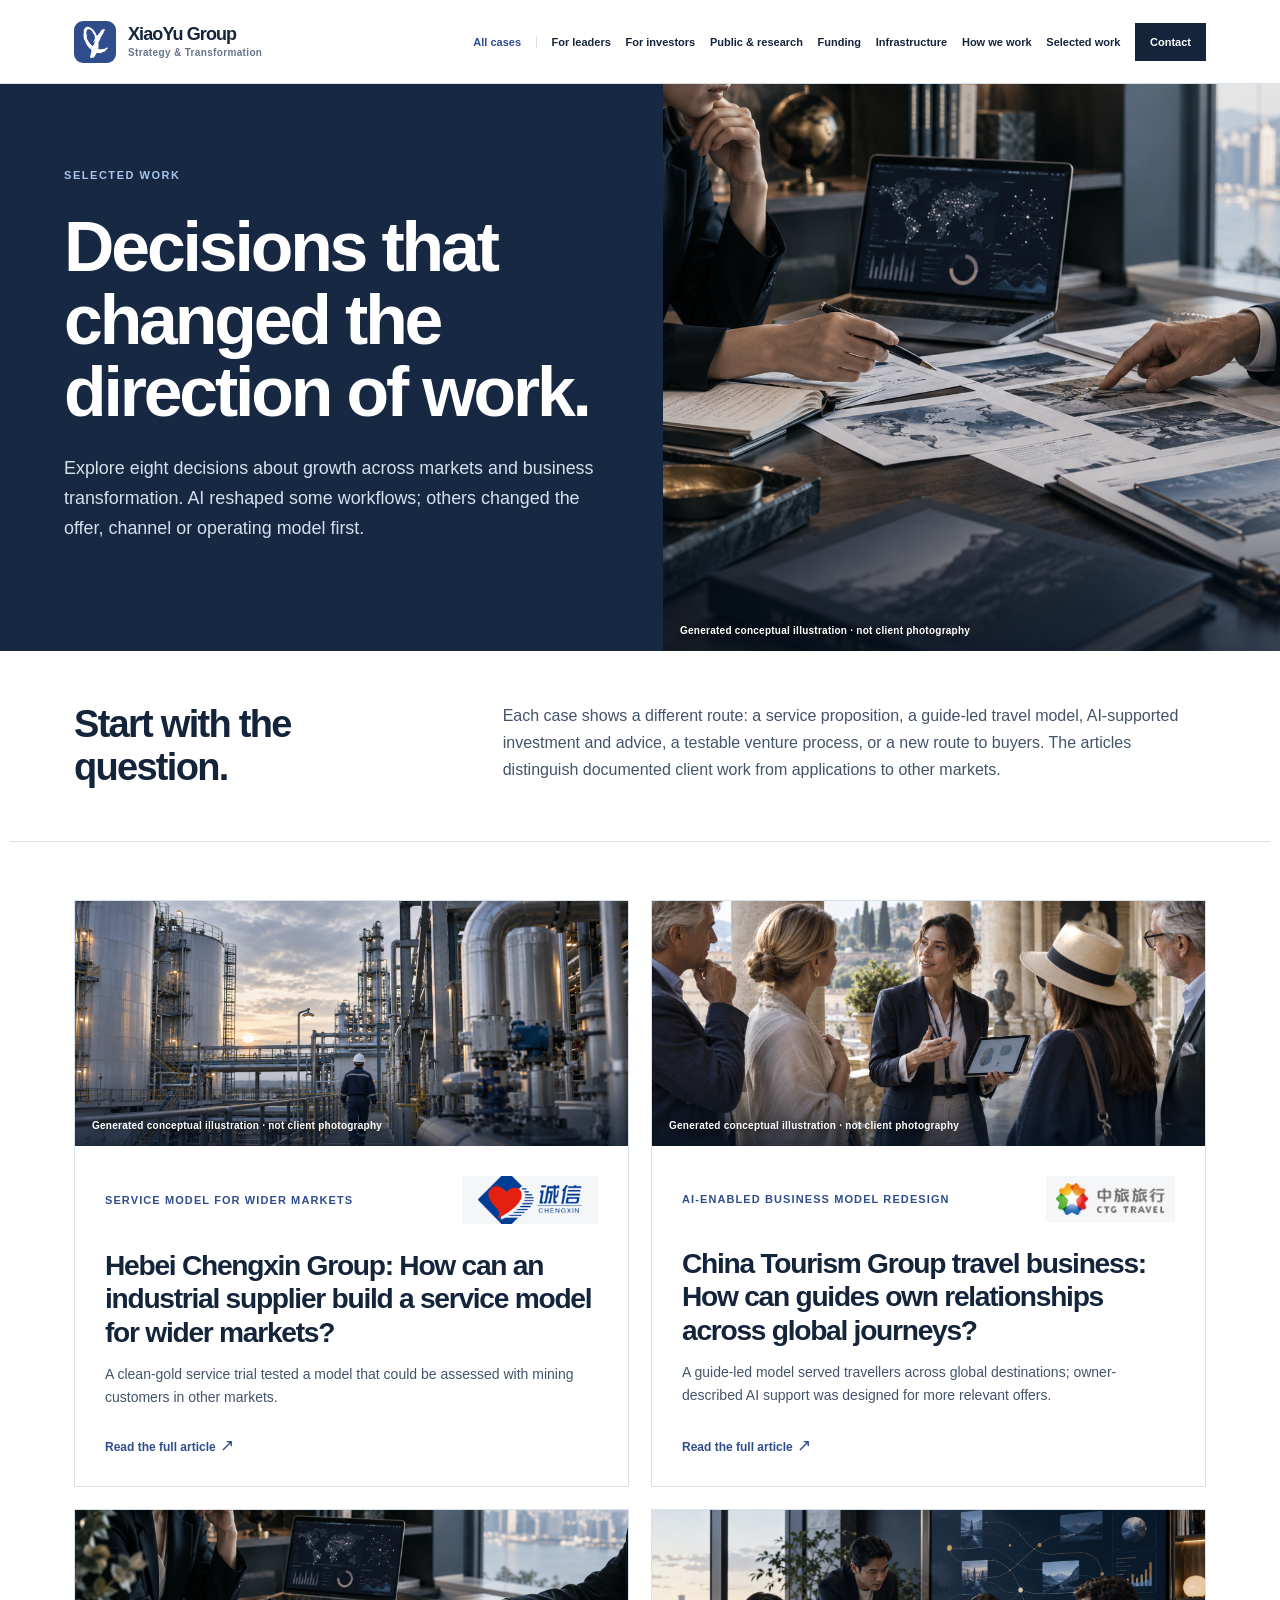
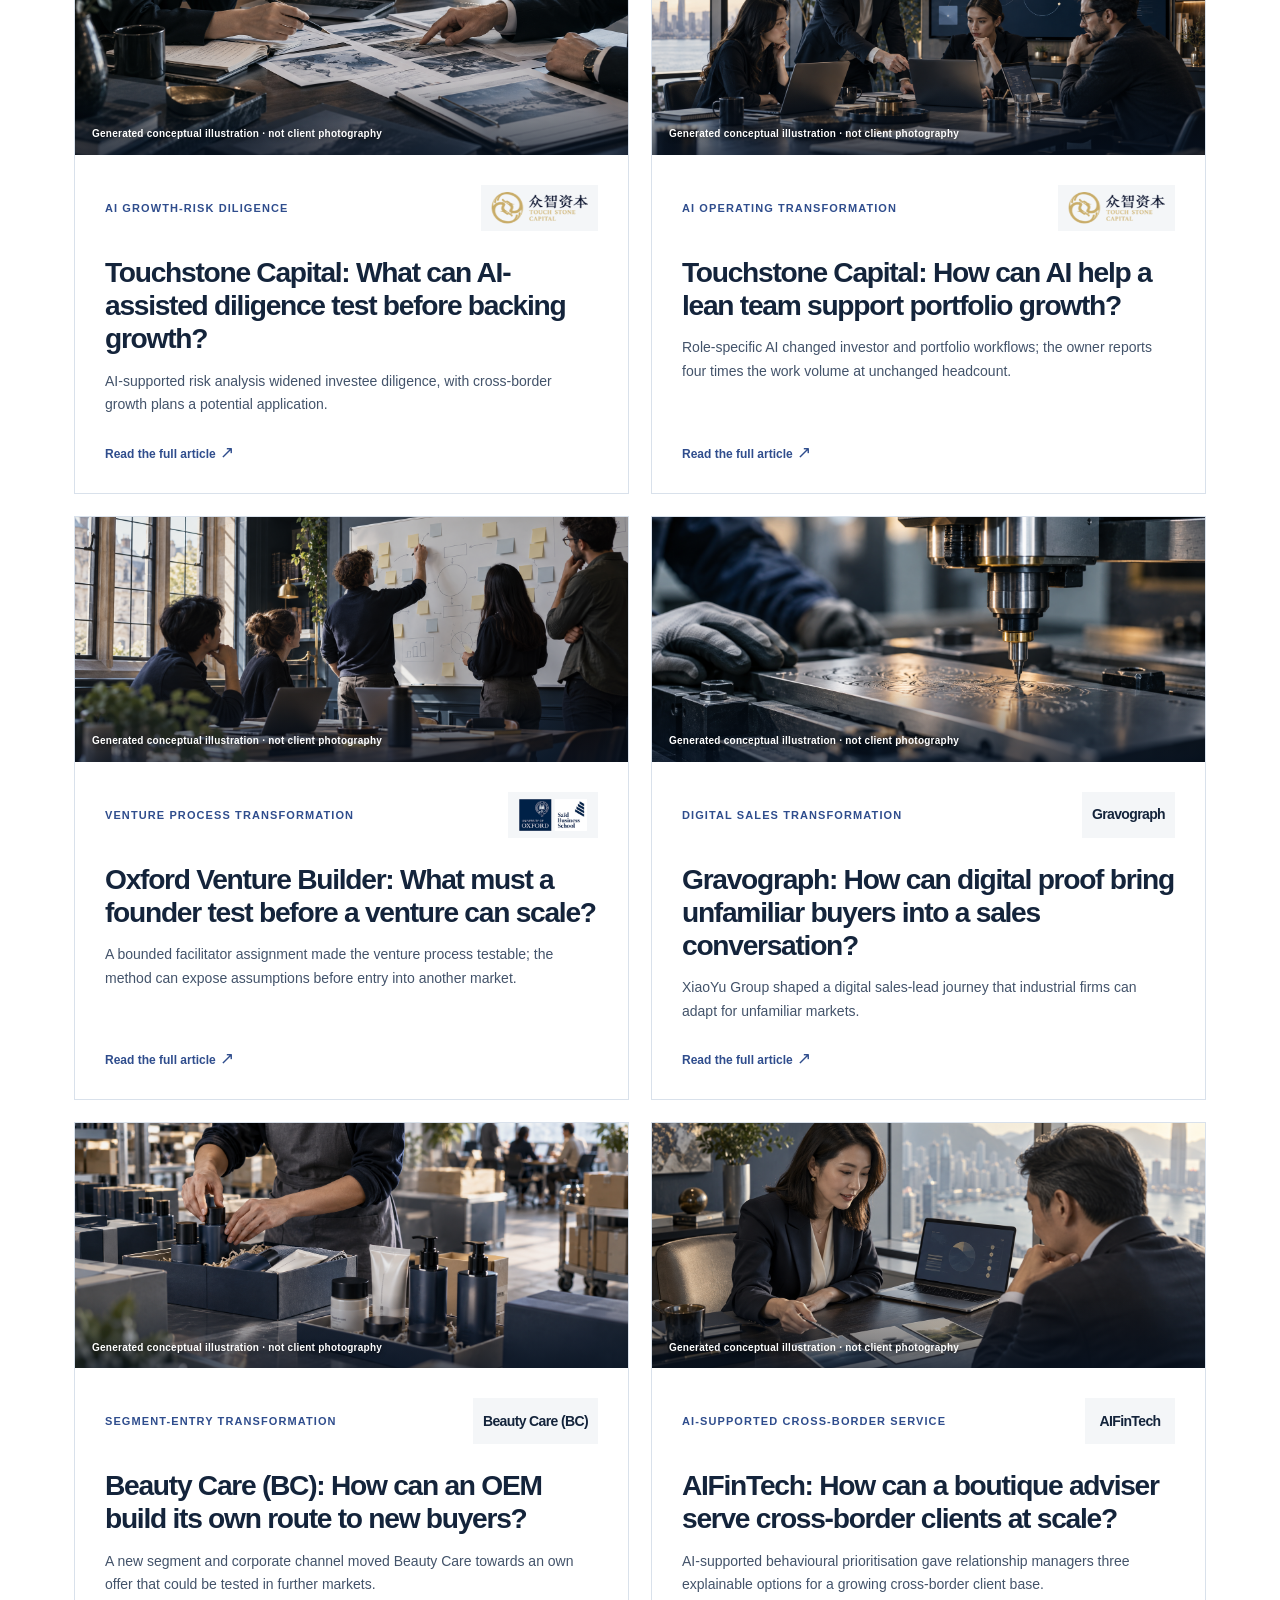
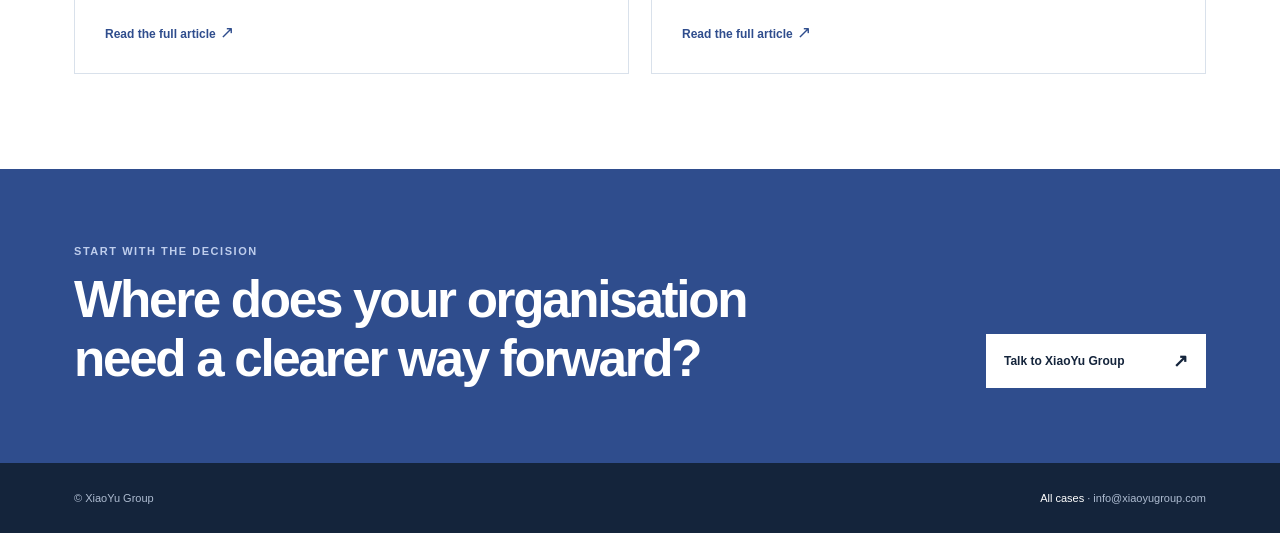
==== cases/index.html @ b70a44d0 "Publish approved Xiaoyu case library to staging" ====
<!doctype html>
<html lang="en"><head><meta charset="utf-8"><meta name="viewport" content="width=device-width, initial-scale=1"><meta name="robots" content="noindex, nofollow"><meta name="theme-color" content="#14223b"><meta name="description" content="Selected XiaoYu Group strategy, AI and venture development cases"><title>Case studies · XiaoYu Group</title><style>:root{--ink:#14223b;--blue:#2f4d8d;--blue2:#243d70;--paper:#fff;--fog:#f3f6fa;--mist:#e9eff7;--line:#d7deea;--body:#43536a;--muted:#65748a;--accent:#91acd7;--max:1260px;--pad:clamp(22px,5vw,72px)}
*{box-sizing:border-box}html{scroll-behavior:smooth}body{margin:0;background:var(--paper);color:var(--ink);font-family:'Aptos','Avenir Next','Segoe UI',sans-serif;-webkit-font-smoothing:antialiased}h1,h2,h3,p,ul{margin-top:0}h1,h2,h3{font-family:'Aptos Display','Avenir Next','Segoe UI',sans-serif;letter-spacing:-.045em}p{line-height:1.68;color:var(--body)}a{color:inherit;text-decoration:none}a:focus-visible{outline:3px solid #7092d7;outline-offset:4px}.shell{max-width:var(--max);margin:auto;padding-inline:var(--pad)}.skip{position:absolute;top:-100px;left:12px;z-index:100;padding:12px 16px;background:#fff;color:var(--ink)}.skip:focus{top:12px}
.site-head{position:sticky;top:0;z-index:40;border-bottom:1px solid var(--line);background:rgba(255,255,255,.96);backdrop-filter:blur(16px)}.head-row{min-height:77px;display:flex;align-items:center;justify-content:space-between;gap:25px}.brand{display:flex;align-items:center;gap:12px;min-width:0}.brand-mark{display:grid;place-items:center;width:42px;height:42px;flex:none;border-radius:9px;background:var(--blue);color:#fff;font-family:'Aptos Display',sans-serif;font-size:17px;font-weight:800;letter-spacing:-.11em;padding-right:2px}.brand-text{display:block;font-family:'Aptos Display',sans-serif;font-size:18px;font-weight:800;line-height:1.1;letter-spacing:-.05em}.brand-sub{display:block;margin-top:3px;color:var(--muted);font-size:10px;font-weight:700;letter-spacing:.035em}.head-nav{display:flex;align-items:center;gap:25px;color:var(--ink);font-size:12px;font-weight:700}.head-nav a:hover{color:var(--blue)}.head-nav .contact-link{padding:12px 15px;background:var(--ink);color:#fff}.head-nav .contact-link:hover{background:var(--blue);color:#fff}.eyebrow{font-size:11px!important;line-height:1.4!important;text-transform:uppercase;letter-spacing:.14em;font-weight:800!important;color:var(--blue)!important}
.page-hero{background:var(--fog);overflow:hidden}.hero-grid{display:grid;grid-template-columns:minmax(0,1.18fr) minmax(360px,.82fr);min-height:550px}.hero-copy{padding:72px 8% 60px 0;align-self:center}.crumb{display:inline-flex;align-items:center;gap:8px;margin-bottom:65px;color:var(--muted);font-size:12px;font-weight:700}.crumb:hover{color:var(--blue)}.crumb:before{content:'←';font-size:18px;line-height:1}.hero-copy h1{max-width:800px;margin:0 0 25px;font-size:clamp(47px,5.5vw,81px);line-height:1.05;font-weight:700}.hero-copy h1 em{font-style:normal;color:var(--blue)}.hero-lede{max-width:690px;margin:0;color:var(--body);font-size:clamp(17px,1.5vw,21px);line-height:1.58}.case-line{display:flex;align-items:center;gap:15px;flex-wrap:wrap;margin-top:38px;padding-top:21px;border-top:1px solid var(--line);color:var(--body);font-size:12px;font-weight:700}.case-line span+span:before{content:'·';margin-right:15px;color:var(--accent)}.hero-visual{position:relative;display:flex;align-items:center;justify-content:center;min-height:530px;margin-right:calc(-1 * max(var(--pad), (100vw - var(--max)) / 2 + var(--pad)));padding:50px clamp(35px,4vw,70px);background:var(--ink);color:#fff;overflow:hidden;isolation:isolate}.hero-visual:before{content:'';position:absolute;width:620px;height:620px;right:-230px;top:-260px;border-radius:50%;border:1px solid #566b91;box-shadow:0 0 0 74px rgba(225,234,249,.025),0 0 0 148px rgba(225,234,249,.025)}.visual-board{position:relative;z-index:1;width:min(100%,470px);padding:33px;background:#fff;color:var(--ink);box-shadow:17px 20px 0 rgba(65,98,159,.4)}.visual-board .micro{display:block;margin-bottom:30px;color:var(--blue);font-size:10px;font-weight:800;text-transform:uppercase;letter-spacing:.13em}.visual-board strong{display:block;margin-bottom:25px;font-family:'Aptos Display',sans-serif;font-size:clamp(24px,2.3vw,35px);line-height:1.17;letter-spacing:-.05em}.signal{display:grid;grid-template-columns:1fr 24px 1fr;align-items:center;gap:11px;border-top:1px solid var(--line);padding-top:23px}.signal span{padding:16px 13px;background:var(--fog);font-size:12px;font-weight:700;line-height:1.35}.signal i{font-style:normal;color:var(--blue);text-align:center;font-size:20px}.visual-note{margin-top:22px;color:var(--muted);font-size:11px;line-height:1.5}
.body-grid{display:grid;grid-template-columns:minmax(0,1.38fr) minmax(260px,.62fr);gap:clamp(50px,8vw,130px);padding-top:86px;padding-bottom:90px}.story section{margin-bottom:58px}.story h2{margin-bottom:17px;font-size:clamp(29px,3vw,40px);line-height:1.15}.story p{max-width:700px;font-size:16px}.story p:last-child{margin-bottom:0}.story-callout{padding:28px 32px;margin-bottom:58px;background:var(--mist);border-left:5px solid var(--blue)}.story-callout p{margin:0;color:var(--ink);font-family:'Aptos Display',sans-serif;font-size:clamp(18px,2vw,25px);font-weight:700;letter-spacing:-.035em;line-height:1.4}.side{align-self:start;position:sticky;top:116px}.client-card{padding:30px;background:var(--ink);color:#fff}.client-card .eyebrow{color:#a9c1ea!important}.client-logo{display:flex;align-items:center;justify-content:center;min-height:115px;margin:25px 0;padding:15px;background:#fff}.client-logo img{display:block;max-width:100%;max-height:70px;object-fit:contain}.client-wordmark{color:var(--ink);font-family:'Aptos Display',sans-serif;font-size:clamp(22px,2.2vw,31px);font-weight:800;letter-spacing:-.045em;text-align:center}.client-card dl{margin:0;border-top:1px solid #5e6f8d}.client-card div.data{padding:15px 0;border-bottom:1px solid #5e6f8d}.client-card dt{margin-bottom:5px;color:#adc3e8;font-size:10px;text-transform:uppercase;letter-spacing:.13em;font-weight:800}.client-card dd{margin:0;font-size:13px;line-height:1.5}.client-card .logo-note{margin:14px 0 0;color:#b7c8e5;font-size:10px}.related{padding:72px 0 84px;background:var(--fog)}.section-title{display:flex;justify-content:space-between;align-items:end;gap:25px;margin-bottom:30px}.section-title h2{margin:0;font-size:clamp(30px,3vw,43px)}.section-title a{font-size:12px;font-weight:800;color:var(--blue);border-bottom:1px solid currentColor;padding-bottom:4px}.related-grid,.cases-grid{display:grid;grid-template-columns:repeat(2,minmax(0,1fr));gap:18px}.related-card,.case-card{display:flex;flex-direction:column;min-height:260px;padding:30px;background:#fff;border:1px solid var(--line);transition:transform .2s,box-shadow .2s}.related-card:hover,.case-card:hover{transform:translateY(-3px);box-shadow:0 15px 35px rgba(20,34,59,.09)}.related-card small,.case-card small{color:var(--blue);font-size:11px;font-weight:800;letter-spacing:.1em;text-transform:uppercase}.related-card h3,.case-card h3{max-width:500px;margin:27px 0 13px;font-size:clamp(22px,2vw,29px);line-height:1.18}.related-card p,.case-card p{margin-bottom:25px;font-size:13px}.related-card b,.case-card b{margin-top:auto;color:var(--blue);font-size:12px}.related-card b:after,.case-card b:after{content:' ↗';font-size:17px;font-weight:400}.cta{padding:75px 0;background:var(--blue);color:#fff}.cta .shell{display:flex;justify-content:space-between;align-items:end;gap:35px}.cta h2{max-width:750px;margin:0;font-size:clamp(31px,4vw,55px)}.cta a{display:inline-flex;align-items:center;justify-content:space-between;gap:35px;min-width:220px;padding:16px 18px;background:#fff;color:var(--ink);font-size:12px;font-weight:800}.cta a:after{content:'↗';font-size:18px}.footer{padding:29px 0;background:var(--ink);color:#aebcd1;font-size:11px}.footer .shell{display:flex;justify-content:space-between;gap:25px}.footer a{color:#fff}
.index-hero{padding:90px 0 80px;background:var(--fog);overflow:hidden}.index-hero .shell{position:relative}.index-hero .shell:after{content:'';position:absolute;width:430px;height:430px;right:0;top:-150px;border-radius:50%;border:1px solid #c5d3e8;box-shadow:0 0 0 60px rgba(47,77,141,.035),0 0 0 120px rgba(47,77,141,.025);pointer-events:none}.index-hero h1{position:relative;max-width:900px;margin:0 0 25px;font-size:clamp(54px,6.1vw,88px);line-height:1.04}.index-hero p{position:relative;max-width:650px;font-size:18px}.index-hero .eyebrow{margin-bottom:28px}.index-intro{display:grid;grid-template-columns:.35fr .65fr;gap:50px;padding-top:60px;padding-bottom:60px;border-bottom:1px solid var(--line)}.index-intro h2{margin:0;font-size:clamp(28px,3vw,42px)}.index-intro p{margin:0;font-size:16px}.index-cases{padding-top:65px;padding-bottom:95px}.case-card{min-height:300px;position:relative;overflow:hidden}.case-card:before{content:attr(data-initial);position:absolute;right:-10px;bottom:-52px;color:#edf2f9;font-family:'Aptos Display',sans-serif;font-size:190px;font-weight:800;letter-spacing:-.13em;line-height:1;pointer-events:none}.case-card>*{position:relative}.case-card .card-top{display:flex;align-items:center;justify-content:space-between;gap:20px}.mini-logo{display:flex;align-items:center;justify-content:center;min-width:90px;height:46px;padding:7px 10px;background:var(--fog);font-family:'Aptos Display',sans-serif;font-size:13px;font-weight:800;text-align:center;letter-spacing:-.05em}.mini-logo img{display:block;max-width:125px;max-height:32px;object-fit:contain}.case-card h3{font-size:clamp(25px,2.4vw,34px);margin-top:35px}.case-card p{max-width:470px;font-size:14px}
@media(max-width:1000px){.hero-grid{grid-template-columns:1fr}.hero-copy{padding:55px 0 65px}.crumb{margin-bottom:40px}.hero-visual{margin-left:calc(-1 * var(--pad));margin-right:calc(-1 * var(--pad));min-height:430px}.body-grid{grid-template-columns:1fr}.side{position:static;max-width:550px}.index-hero .shell:after{opacity:.35}}
@media(max-width:620px){.head-row{min-height:67px}.brand-mark{width:36px;height:36px;font-size:14px}.brand-text{font-size:16px}.brand-sub{font-size:9px}.head-nav{gap:12px}.head-nav a:not(.contact-link){display:none}.head-nav .contact-link{padding:10px;font-size:11px}.hero-copy h1{font-size:43px}.hero-copy{padding-top:35px}.hero-visual{min-height:390px;padding:30px}.visual-board{padding:24px;box-shadow:10px 12px 0 rgba(65,98,159,.4)}.body-grid{padding-top:62px;padding-bottom:60px;gap:15px}.story section{margin-bottom:45px}.story h2{font-size:29px}.story p{font-size:15px}.related-grid,.cases-grid{grid-template-columns:1fr}.section-title{align-items:start;flex-direction:column}.cta .shell{align-items:start;flex-direction:column}.footer .shell{flex-direction:column}.index-hero{padding:68px 0}.index-hero h1{font-size:52px}.index-intro{grid-template-columns:1fr;gap:15px}.index-cases{padding-top:45px}.case-card{min-height:260px}}
@media(prefers-reduced-motion:reduce){*{scroll-behavior:auto!important;transition:none!important}}
.brand-mark{display:block;padding:0;object-fit:cover}.mini-logo .client-wordmark{font-size:14px;line-height:1.1}
.story-source{margin-top:4px!important;padding-top:22px;border-top:1px solid var(--line);font-size:13px!important;font-weight:700}.story-source a{color:var(--blue);border-bottom:1px solid currentColor;padding-bottom:4px}.story-source a:hover{color:var(--ink)}
.body-grid>*{min-width:0}.client-card{min-width:0}.client-card[data-case="hbcx"] .client-logo{position:relative;display:block;width:100%;height:128px;min-width:0;overflow:hidden}.client-card[data-case="hbcx"] .client-logo img{position:absolute;left:50%;top:50%;width:600px;max-width:none;max-height:none;height:auto;transform:translate(-50%,-50%)}.case-card[data-case="hbcx"] .mini-logo{position:relative;display:block;width:136px;height:48px;min-width:0;overflow:hidden;padding:0}.case-card[data-case="hbcx"] .mini-logo img{position:absolute;left:50%;top:50%;width:255px;max-width:none;max-height:none;height:auto;transform:translate(-50%,-50%)}
@media(max-width:1000px){.body-grid{grid-template-columns:minmax(0,1fr)}}

/* Keep the main XiaoYu routes available throughout the case collection. */
.site-head{isolation:isolate}
.head-row{min-height:83px;gap:20px}
.head-nav{gap:clamp(10px,1.15vw,18px);font-size:11px}
.head-nav a{white-space:nowrap}
.head-nav .all-cases{padding-right:clamp(10px,1.15vw,18px);border-right:1px solid var(--line);color:var(--blue)}
.head-nav .contact-link{padding:13px 15px}
.menu-toggle{display:none;width:44px;height:44px;flex:none;align-items:center;justify-content:center;border:1px solid var(--line);background:#fff;color:var(--ink);cursor:pointer}
.menu-toggle span,.menu-toggle span::before,.menu-toggle span::after{display:block;position:relative;width:19px;height:2px;background:currentColor;transition:transform .2s,opacity .2s}
.menu-toggle span::before,.menu-toggle span::after{content:"";position:absolute;left:0}
.menu-toggle span::before{top:-6px}
.menu-toggle span::after{top:6px}
.menu-toggle[aria-expanded="true"] span{background:transparent}
.menu-toggle[aria-expanded="true"] span::before{top:0;transform:rotate(45deg)}
.menu-toggle[aria-expanded="true"] span::after{top:0;transform:rotate(-45deg)}
.mobile-nav{display:none}
@media(max-width:1170px){
  .head-nav{display:none}
  .head-row{min-height:70px}
  .menu-toggle{display:inline-flex}
  .mobile-nav{display:none;position:absolute;left:0;right:0;top:100%;max-height:calc(100vh - 70px);overflow-y:auto;background:#fff;border-top:1px solid var(--line);border-bottom:1px solid var(--line);box-shadow:0 18px 30px rgba(20,34,59,.12);padding:12px var(--pad) 24px}
  .mobile-nav.open{display:flex;flex-direction:column}
  .mobile-nav a{padding:14px 0;border-bottom:1px solid var(--line);font-size:16px;font-weight:700}
  .mobile-nav .all-cases{color:var(--blue)}
  .mobile-nav .contact-link{display:inline-flex;align-self:flex-start;margin-top:16px;padding:14px 18px;border:0;background:var(--ink);color:#fff;font-size:14px}
}
@media(max-width:620px){
  .head-row{min-height:70px}
  .mobile-nav a:not(.contact-link){display:block}
}
@media(prefers-reduced-motion:reduce){.menu-toggle span,.menu-toggle span::before,.menu-toggle span::after{transition:none}}
</style><link rel="stylesheet" href="visual.css"></head><body><a class="skip" href="#main">Skip to content</a>
<header class="site-head"><div class="shell head-row"><a class="brand" href="../index.html" aria-label="XiaoYu Group home"><img class="brand-mark" src="[data-uri]" width="42" height="42" alt=""><span><span class="brand-text">XiaoYu Group</span><span class="brand-sub">Strategy &amp; Transformation</span></span></a><nav class="head-nav" aria-label="Primary"><a class="all-cases" href="index.html">All cases</a><a href="../index.html#leaders">For leaders</a><a href="../index.html#investors">For investors</a><a href="../index.html#public">Public &amp; research</a><a href="../index.html#funding">Funding</a><a href="../index.html#infrastructure">Infrastructure</a><a href="../index.html#approach">How we work</a><a href="../index.html#selected-work">Selected work</a><a href="../index.html#contact" class="contact-link">Contact</a></nav><button class="menu-toggle" type="button" aria-label="Open menu" aria-controls="case-mobile-nav" aria-expanded="false"><span></span></button></div><nav class="mobile-nav" id="case-mobile-nav" aria-label="Mobile"><a class="all-cases" href="index.html">All cases</a><a href="../index.html#leaders">For leaders</a><a href="../index.html#investors">For investors</a><a href="../index.html#public">Public &amp; research</a><a href="../index.html#funding">Funding</a><a href="../index.html#infrastructure">Infrastructure</a><a href="../index.html#approach">How we work</a><a href="../index.html#selected-work">Selected work</a><a href="../index.html#contact" class="contact-link">Contact</a></nav></header><script>
(() => {
  const button = document.querySelector('.menu-toggle');
  const menu = document.querySelector('.mobile-nav');
  const close = () => { button.setAttribute('aria-expanded', 'false'); button.setAttribute('aria-label', 'Open menu'); menu.classList.remove('open'); };
  button.addEventListener('click', () => {
    const opening = button.getAttribute('aria-expanded') !== 'true';
    button.setAttribute('aria-expanded', String(opening));
    button.setAttribute('aria-label', opening ? 'Close menu' : 'Open menu');
    menu.classList.toggle('open', opening);
  });
  menu.querySelectorAll('a').forEach(link => link.addEventListener('click', close));
  document.addEventListener('keydown', event => { if (event.key === 'Escape' && button.getAttribute('aria-expanded') === 'true') { close(); button.focus(); } });
  document.addEventListener('click', event => { if (button.getAttribute('aria-expanded') === 'true' && !event.target.closest('.site-head')) close(); });
  window.addEventListener('resize', () => { if (window.innerWidth > 1170) close(); });
})();
</script><noscript><style>@media(max-width:1170px){.menu-toggle{display:none}.mobile-nav{display:flex;position:static;flex-direction:column;max-height:none;box-shadow:none}}</style></noscript>
<main id="main"><section class="index-hero"><div class="shell index-hero-grid"><div class="index-hero-copy"><p class="eyebrow">Selected work</p><h1>Decisions that changed the direction of work.</h1><p>Explore eight decisions about growth across markets and business transformation. AI reshaped some workflows; others changed the offer, channel or operating model first.</p></div><figure class="index-hero-image"><img src="../assets/illustrations/touchstone-diligence.png" alt="Conceptual illustration of investment analysts reviewing evidence" loading="eager" decoding="async"><figcaption>Generated conceptual illustration · not client photography</figcaption></figure></div></section><div class="shell index-intro"><h2>Start with the question.</h2><p>Each case shows a different route: a service proposition, a guide-led travel model, AI-supported investment and advice, a testable venture process, or a new route to buyers. The articles distinguish documented client work from applications to other markets.</p></div><section class="shell index-cases" aria-label="Case studies"><div class="cases-grid"><a class="case-card" data-case="hbcx" data-initial="H" href="hbcx.html"><figure class="card-image"><img src="../assets/illustrations/hbcx.png" alt="Conceptual illustration of an industrial processing facility" loading="lazy" decoding="async"><figcaption>Generated conceptual illustration · not client photography</figcaption></figure><div class="card-top"><small>Service model for wider markets</small><span class="mini-logo"><img src="[data-uri]" alt="Hebei Chengxin Group logo"></span></div><h3>Hebei Chengxin Group: How can an industrial supplier build a service model for wider markets?</h3><p>A clean-gold service trial tested a model that could be assessed with mining customers in other markets.</p><b>Read the full article</b></a><a class="case-card" data-case="cts" data-initial="C" href="cts.html"><figure class="card-image"><img src="../assets/illustrations/cts.png" alt="Conceptual illustration of a tour leader with a small group" loading="lazy" decoding="async"><figcaption>Generated conceptual illustration · not client photography</figcaption></figure><div class="card-top"><small>AI-enabled business model redesign</small><span class="mini-logo"><img src="[data-uri]" alt="CTG Travel brand mark"></span></div><h3>China Tourism Group travel business: How can guides own relationships across global journeys?</h3><p>A guide-led model served travellers across global destinations; owner-described AI support was designed for more relevant offers.</p><b>Read the full article</b></a><a class="case-card" data-case="touchstone-diligence" data-initial="T" href="touchstone-diligence.html"><figure class="card-image"><img src="../assets/illustrations/touchstone-diligence.png" alt="Conceptual illustration of investment analysts reviewing evidence" loading="lazy" decoding="async"><figcaption>Generated conceptual illustration · not client photography</figcaption></figure><div class="card-top"><small>AI growth-risk diligence</small><span class="mini-logo"><img src="[data-uri]" alt="Touchstone Capital logo from the 2025 project records"></span></div><h3>Touchstone Capital: What can AI-assisted diligence test before backing growth?</h3><p>AI-supported risk analysis widened investee diligence, with cross-border growth plans a potential application.</p><b>Read the full article</b></a><a class="case-card" data-case="touchstone-exoskeleton" data-initial="T" href="touchstone-exoskeleton.html"><figure class="card-image"><img src="../assets/illustrations/touchstone-exoskeleton.png" alt="Conceptual illustration of a small investment team at work" loading="lazy" decoding="async"><figcaption>Generated conceptual illustration · not client photography</figcaption></figure><div class="card-top"><small>AI operating transformation</small><span class="mini-logo"><img src="[data-uri]" alt="Touchstone Capital logo from the 2025 project records"></span></div><h3>Touchstone Capital: How can AI help a lean team support portfolio growth?</h3><p>Role-specific AI changed investor and portfolio workflows; the owner reports four times the work volume at unchanged headcount.</p><b>Read the full article</b></a><a class="case-card" data-case="oxford" data-initial="O" href="oxford.html"><figure class="card-image"><img src="../assets/illustrations/oxford.png" alt="Conceptual illustration of founders mapping venture decisions" loading="lazy" decoding="async"><figcaption>Generated conceptual illustration · not client photography</figcaption></figure><div class="card-top"><small>Venture process transformation</small><span class="mini-logo"><img src="[data-uri]" alt="University of Oxford Saïd Business School logo"></span></div><h3>Oxford Venture Builder: What must a founder test before a venture can scale?</h3><p>A bounded facilitator assignment made the venture process testable; the method can expose assumptions before entry into another market.</p><b>Read the full article</b></a><a class="case-card" data-case="gravograph" data-initial="G" href="gravograph.html"><figure class="card-image"><img src="../assets/illustrations/gravograph.png" alt="Conceptual illustration of a precision engraving process" loading="lazy" decoding="async"><figcaption>Generated conceptual illustration · not client photography</figcaption></figure><div class="card-top"><small>Digital sales transformation</small><span class="mini-logo"><span class="client-wordmark">Gravograph</span></span></div><h3>Gravograph: How can digital proof bring unfamiliar buyers into a sales conversation?</h3><p>XiaoYu Group shaped a digital sales-lead journey that industrial firms can adapt for unfamiliar markets.</p><b>Read the full article</b></a><a class="case-card" data-case="beauty-care" data-initial="B" href="beauty-care.html"><figure class="card-image"><img src="../assets/illustrations/cosmetics.png" alt="Conceptual illustration of unbranded skincare products being packed" loading="lazy" decoding="async"><figcaption>Generated conceptual illustration · not client photography</figcaption></figure><div class="card-top"><small>Segment-entry transformation</small><span class="mini-logo"><span class="client-wordmark">Beauty Care (BC)</span></span></div><h3>Beauty Care (BC): How can an OEM build its own route to new buyers?</h3><p>A new segment and corporate channel moved Beauty Care towards an own offer that could be tested in further markets.</p><b>Read the full article</b></a><a class="case-card" data-case="aifintech" data-initial="A" href="aifintech.html"><figure class="card-image"><img src="../assets/illustrations/aifintech.png" alt="Conceptual illustration of a wealth adviser discussing options with a client" loading="lazy" decoding="async"><figcaption>Generated conceptual illustration · not client photography</figcaption></figure><div class="card-top"><small>AI-supported cross-border service</small><span class="mini-logo"><span class="client-wordmark">AIFinTech</span></span></div><h3>AIFinTech: How can a boutique adviser serve cross-border clients at scale?</h3><p>AI-supported behavioural prioritisation gave relationship managers three explainable options for a growing cross-border client base.</p><b>Read the full article</b></a></div></section></main><section class="cta"><div class="shell"><div><p class="eyebrow" style="color:#bfceed!important">Start with the decision</p><h2>Where does your organisation need a clearer way forward?</h2></div><a href="mailto:info@xiaoyugroup.com?subject=Strategy%20enquiry">Talk to XiaoYu Group</a></div></section><footer class="footer"><div class="shell"><span>© XiaoYu Group</span><span><a href="index.html">All cases</a> · info@xiaoyugroup.com</span></div></footer></body></html>
---- cases/visual.css ----
/* Image-led editorial treatment for the private case review. */
:root{--ink:#14243b;--fog:#f4f6f8;--line:#d8e0e9}
.index-hero{padding:0;background:#172842;color:#fff}
.index-hero .shell:after{display:none}
.index-hero-grid{display:grid;grid-template-columns:minmax(0,1.04fr) minmax(0,.96fr);align-items:stretch;max-width:1440px}
.index-hero-copy{align-self:center;padding:84px clamp(32px,5vw,78px) 90px 0}
.index-hero h1{max-width:760px;font-size:clamp(51px,5.45vw,78px);line-height:1.035}
.index-hero .eyebrow{color:#a8c4ed!important}
.index-hero p:not(.eyebrow){max-width:610px;color:#d5e0ed;font-size:clamp(16px,1.4vw,19px)}
.index-hero-image,.hero-image{position:relative;display:block;min-width:0;margin:0;overflow:hidden;background:#293d55}
.index-hero-image{min-height:560px;margin-right:calc(-1 * max(var(--pad), (100vw - 1440px) / 2 + var(--pad)))}
.index-hero-image img,.hero-image img{position:absolute;inset:0;width:100%;height:100%;display:block;object-fit:cover}
.index-hero-image img{object-position:49% center}
.index-hero-image:after,.hero-image:after,.card-image:after,.related-image:after{content:"";position:absolute;inset:auto 0 0;height:30%;background:linear-gradient(transparent,rgba(7,19,36,.67));pointer-events:none}
.index-hero-image figcaption,.hero-image figcaption,.card-image figcaption,.related-image figcaption{position:absolute;z-index:1;right:17px;bottom:14px;left:17px;color:#fff;font-size:10px;font-weight:700;line-height:1.35;letter-spacing:.025em;text-shadow:0 1px 5px rgba(0,0,0,.5)}
.index-intro{padding-top:52px;padding-bottom:52px}
.index-intro h2{font-size:clamp(28px,3vw,38px)}
.index-cases{padding-top:58px}
.cases-grid{gap:22px}
.case-card{min-height:0;padding:0;background:#fff;border-color:#d9e1eb}
.case-card:before{display:none}
.case-card .card-image,.related-card .related-image{position:relative;display:block;width:100%;margin:0;overflow:hidden;background:#263951}
.case-card .card-image{height:245px}
.case-card .card-image img,.related-card .related-image img{display:block;width:100%;height:100%;object-fit:cover;transition:transform .45s ease}
.case-card:hover .card-image img,.related-card:hover .related-image img{transform:scale(1.035)}
.case-card .card-top,.case-card h3,.case-card p,.case-card b{margin-left:30px;margin-right:30px}
.case-card .card-top{margin-top:30px}
.case-card h3{margin-top:25px;margin-bottom:14px;font-size:clamp(24px,2.2vw,32px)}
.case-card p{margin-bottom:25px}
.case-card b{margin-top:auto;margin-bottom:30px}
.page-hero{background:#f4f6f8}
.hero-grid{grid-template-columns:minmax(0,1.06fr) minmax(380px,.94fr);min-height:570px}
.hero-copy{padding-top:66px;padding-bottom:64px}
.hero-copy h1{font-size:clamp(48px,5.05vw,75px)}
.hero-visual{min-height:570px;padding:0;background:#1a2a40}
.hero-visual:before{display:none}
.hero-image{position:absolute;inset:0;width:100%;height:100%}
.shift-band{background:#fff;border-bottom:1px solid var(--line)}
.shift-inner{display:grid;grid-template-columns:160px minmax(0,1fr);gap:clamp(26px,4vw,60px);padding-top:44px;padding-bottom:46px}
.shift-label{display:flex;flex-direction:column;gap:16px;padding-top:3px;color:var(--blue);font-size:10px;font-weight:800;letter-spacing:.12em;line-height:1.5}
.shift-label b{padding-top:16px;border-top:1px solid var(--line);color:#6a7b92;font-size:10px;letter-spacing:.08em}
.visual-board.shift-board{display:grid;grid-template-columns:minmax(0,1.04fr) minmax(0,.96fr);column-gap:clamp(25px,4vw,60px);row-gap:0;width:auto;max-width:none;padding:0;background:transparent;box-shadow:none}
.shift-board .micro{grid-column:1/-1;margin-bottom:13px;color:var(--blue)}
.shift-board strong{grid-column:1;grid-row:2/4;align-self:center;max-width:660px;margin:0;font-size:clamp(25px,2.4vw,34px)}
.shift-board .signal{grid-column:2;grid-row:2;gap:8px;padding-top:0;border:0}
.shift-board .signal span{min-height:70px;display:flex;align-items:center;background:#edf2f8;font-size:12px}
.shift-board .visual-note{grid-column:2;grid-row:3;align-self:start;margin-top:13px;color:#5d6c80;font-size:12px}
.body-grid{padding-top:76px}
.related-grid{gap:22px}
.related-card{min-height:0;padding:0}
.related-card .related-image{height:185px}
.related-card small,.related-card h3,.related-card p,.related-card b{margin-left:28px;margin-right:28px}
.related-card small{margin-top:26px}
.related-card h3{margin-top:19px}
.related-card p{margin-bottom:24px}
.related-card b{margin-top:auto;margin-bottom:28px}
@media(max-width:1000px){
  .index-hero-grid{grid-template-columns:1fr}
  .index-hero-copy{padding:66px 0 61px}
  .index-hero-image{min-height:360px;margin-left:calc(-1 * var(--pad));margin-right:calc(-1 * var(--pad))}
  .hero-grid{grid-template-columns:1fr}
  .hero-visual{min-height:420px;margin-left:calc(-1 * var(--pad));margin-right:calc(-1 * var(--pad))}
  .shift-inner{grid-template-columns:1fr;gap:22px}
  .shift-label{flex-direction:row;align-items:center;gap:18px}
  .shift-label b{padding:0 0 0 18px;border-top:0;border-left:1px solid var(--line)}
}
@media(max-width:620px){
  .index-hero-copy{padding:55px 0 52px}
  .index-hero h1{font-size:clamp(46px,11vw,60px)}
  .index-hero-image{min-height:280px}
  .index-intro{padding-top:42px;padding-bottom:42px}
  .index-cases{padding-top:40px}
  .case-card .card-image{height:210px}
  .case-card .card-top,.case-card h3,.case-card p,.case-card b{margin-left:23px;margin-right:23px}
  .case-card .card-top{margin-top:24px}
  .case-card h3{margin-top:23px;font-size:25px}
  .case-card b{margin-bottom:25px}
  .hero-copy{padding-top:34px;padding-bottom:45px}
  .hero-copy h1{font-size:clamp(39px,10.4vw,48px)}
  .hero-visual{min-height:290px;padding:0}
  .shift-inner{padding-top:32px;padding-bottom:35px}
  .shift-label{font-size:9px}
  .visual-board.shift-board{display:block}
  .shift-board .micro{margin-bottom:14px}
  .shift-board strong{display:block;margin-bottom:24px;font-size:27px}
  .shift-board .signal{padding-top:18px;border-top:1px solid var(--line)}
  .shift-board .signal span{min-height:65px;padding:12px 9px;font-size:11px}
  .shift-board .visual-note{margin-top:14px}
  .related-card .related-image{height:170px}
}
@media(prefers-reduced-motion:reduce){.case-card .card-image img,.related-card .related-image img{transition:none}}
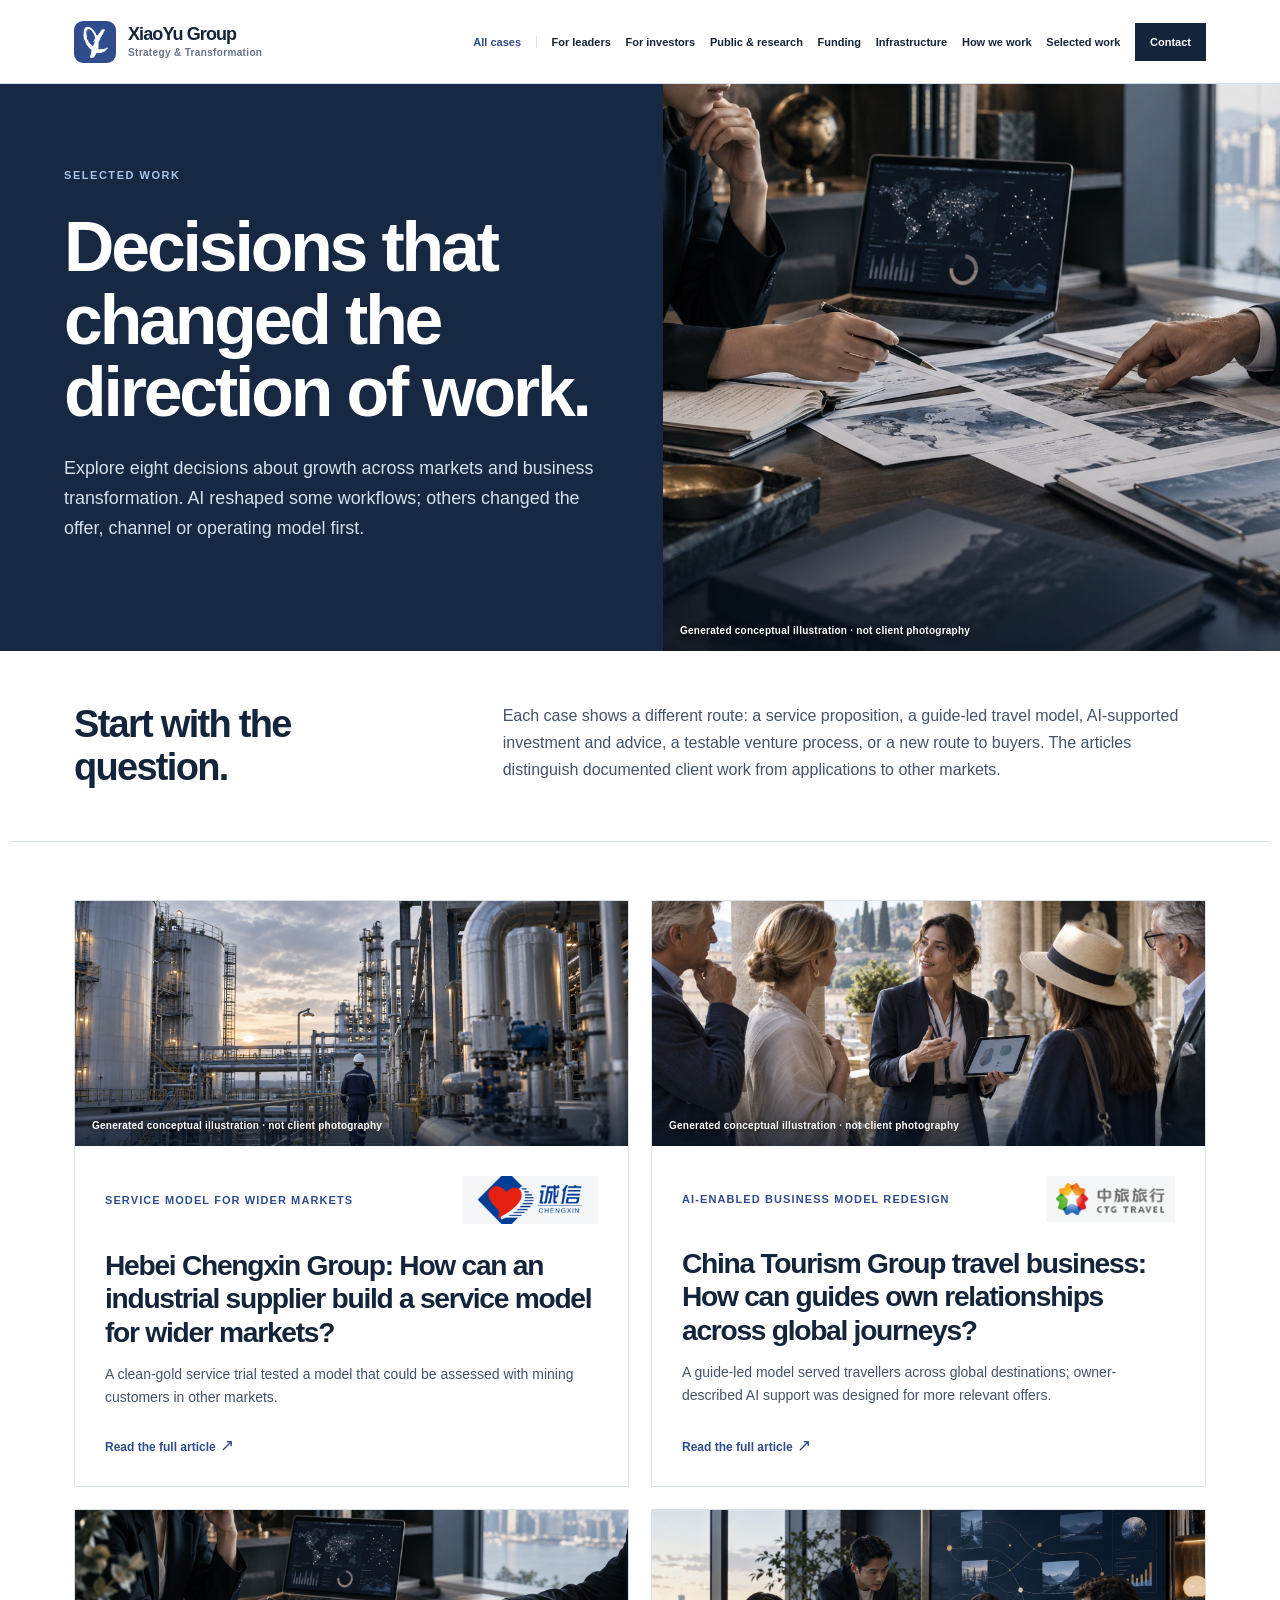
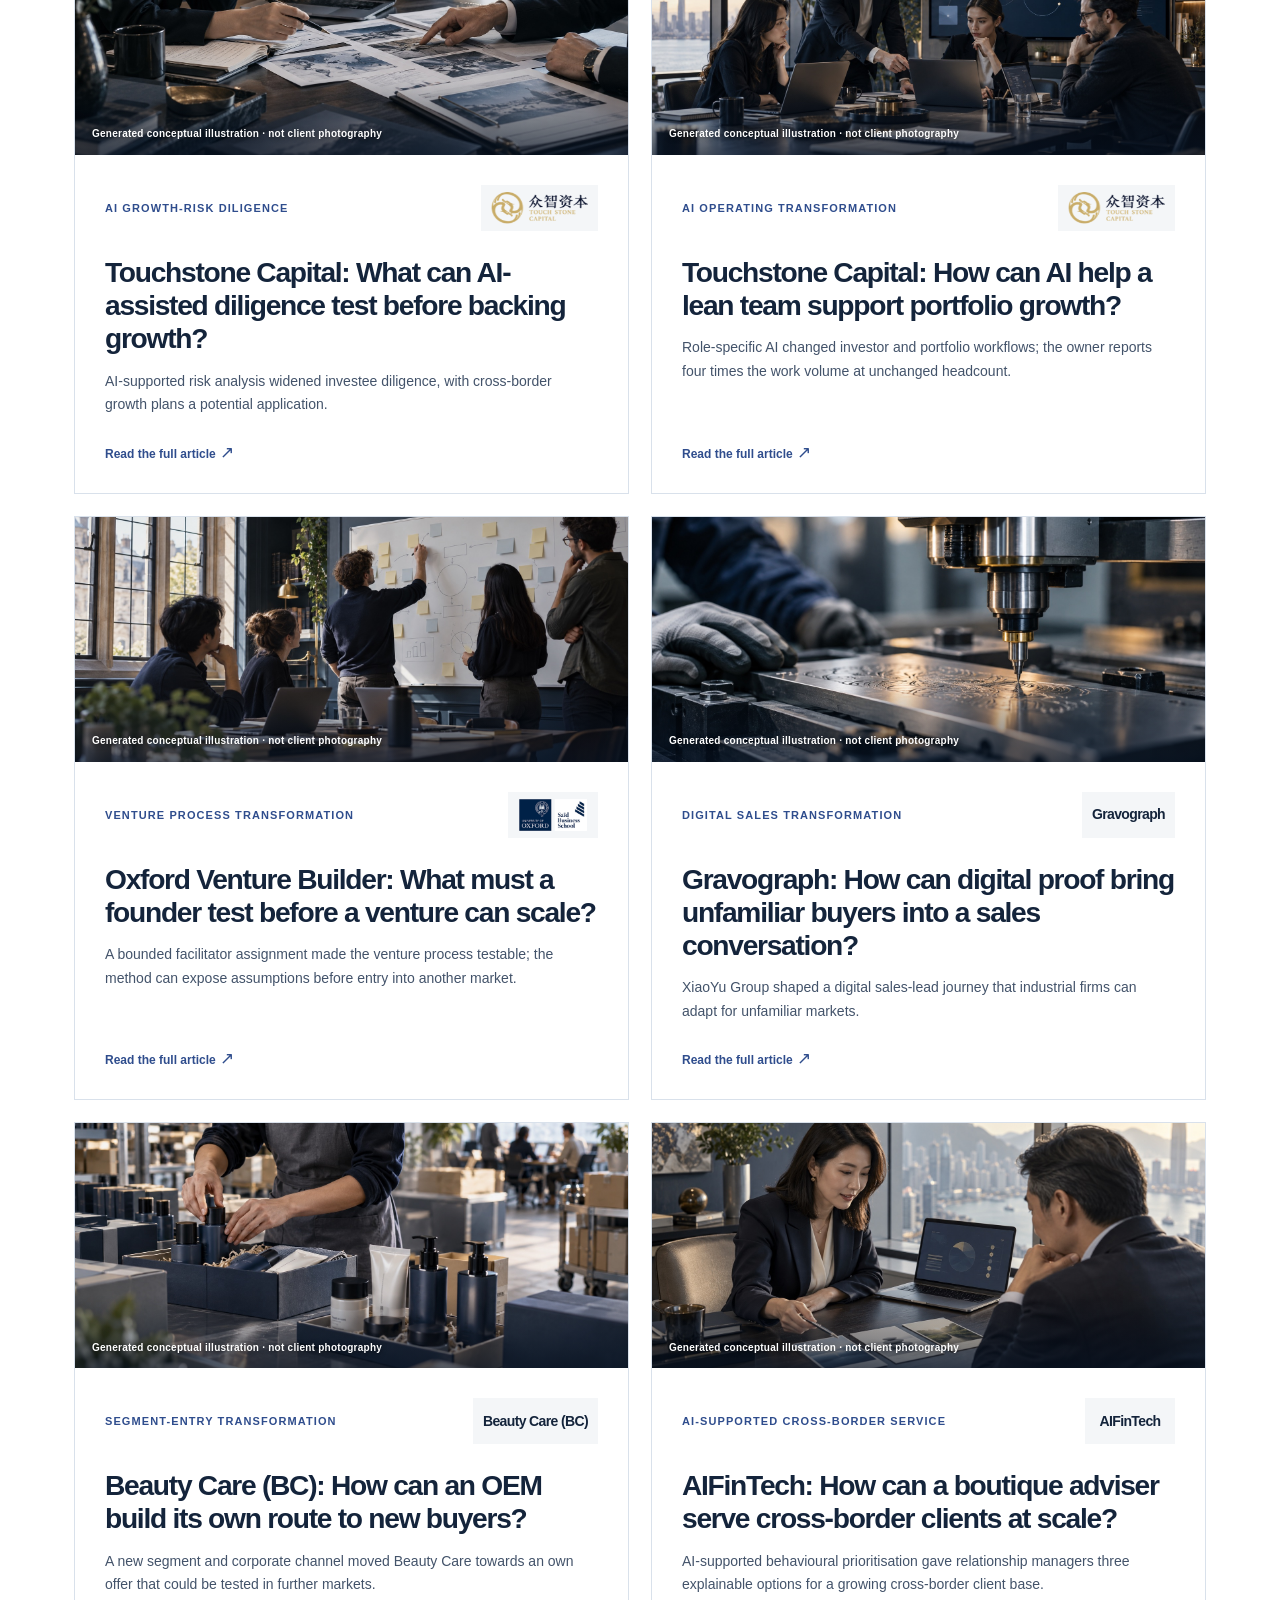
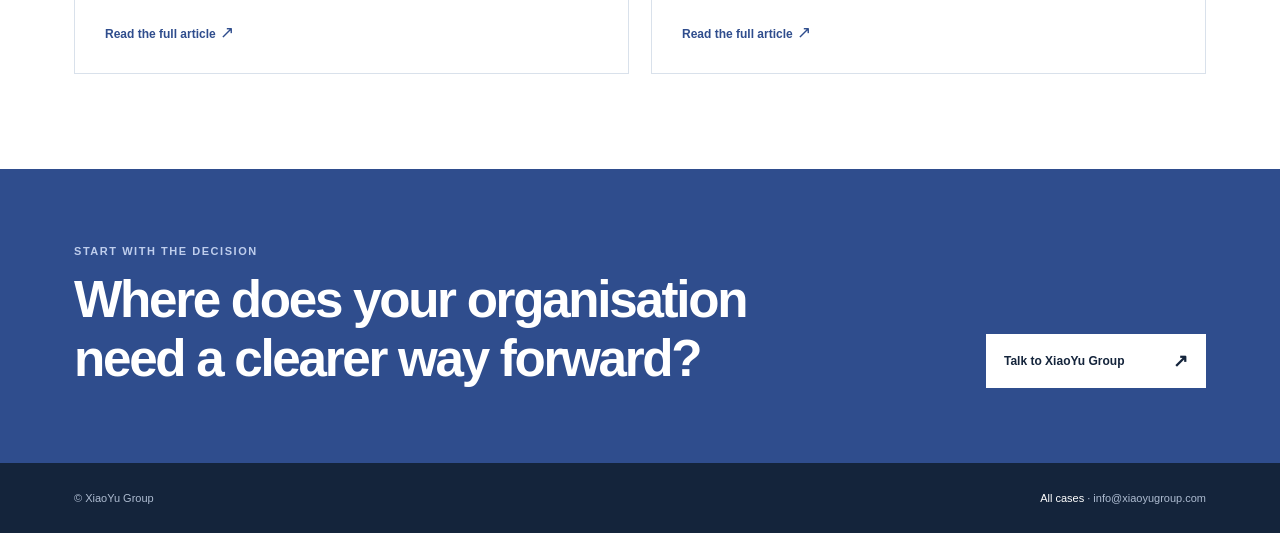
==== commit a845dfed: "Compress staging illustrations and lazy load lower routes" ====
--- a/cases/index.html
+++ b/cases/index.html
@@ -62,4 +62,4 @@
   window.addEventListener('resize', () => { if (window.innerWidth > 1170) close(); });
 })();
 </script><noscript><style>@media(max-width:1170px){.menu-toggle{display:none}.mobile-nav{display:flex;position:static;flex-direction:column;max-height:none;box-shadow:none}}</style></noscript>
-<main id="main"><section class="index-hero"><div class="shell index-hero-grid"><div class="index-hero-copy"><p class="eyebrow">Selected work</p><h1>Decisions that changed the direction of work.</h1><p>Explore eight decisions about growth across markets and business transformation. AI reshaped some workflows; others changed the offer, channel or operating model first.</p></div><figure class="index-hero-image"><img src="../assets/illustrations/touchstone-diligence.png" alt="Conceptual illustration of investment analysts reviewing evidence" loading="eager" decoding="async"><figcaption>Generated conceptual illustration · not client photography</figcaption></figure></div></section><div class="shell index-intro"><h2>Start with the question.</h2><p>Each case shows a different route: a service proposition, a guide-led travel model, AI-supported investment and advice, a testable venture process, or a new route to buyers. The articles distinguish documented client work from applications to other markets.</p></div><section class="shell index-cases" aria-label="Case studies"><div class="cases-grid"><a class="case-card" data-case="hbcx" data-initial="H" href="hbcx.html"><figure class="card-image"><img src="../assets/illustrations/hbcx.png" alt="Conceptual illustration of an industrial processing facility" loading="lazy" decoding="async"><figcaption>Generated conceptual illustration · not client photography</figcaption></figure><div class="card-top"><small>Service model for wider markets</small><span class="mini-logo"><img src="[data-uri]" alt="Hebei Chengxin Group logo"></span></div><h3>Hebei Chengxin Group: How can an industrial supplier build a service model for wider markets?</h3><p>A clean-gold service trial tested a model that could be assessed with mining customers in other markets.</p><b>Read the full article</b></a><a class="case-card" data-case="cts" data-initial="C" href="cts.html"><figure class="card-image"><img src="../assets/illustrations/cts.png" alt="Conceptual illustration of a tour leader with a small group" loading="lazy" decoding="async"><figcaption>Generated conceptual illustration · not client photography</figcaption></figure><div class="card-top"><small>AI-enabled business model redesign</small><span class="mini-logo"><img src="[data-uri]" alt="CTG Travel brand mark"></span></div><h3>China Tourism Group travel business: How can guides own relationships across global journeys?</h3><p>A guide-led model served travellers across global destinations; owner-described AI support was designed for more relevant offers.</p><b>Read the full article</b></a><a class="case-card" data-case="touchstone-diligence" data-initial="T" href="touchstone-diligence.html"><figure class="card-image"><img src="../assets/illustrations/touchstone-diligence.png" alt="Conceptual illustration of investment analysts reviewing evidence" loading="lazy" decoding="async"><figcaption>Generated conceptual illustration · not client photography</figcaption></figure><div class="card-top"><small>AI growth-risk diligence</small><span class="mini-logo"><img src="[data-uri]" alt="Touchstone Capital logo from the 2025 project records"></span></div><h3>Touchstone Capital: What can AI-assisted diligence test before backing growth?</h3><p>AI-supported risk analysis widened investee diligence, with cross-border growth plans a potential application.</p><b>Read the full article</b></a><a class="case-card" data-case="touchstone-exoskeleton" data-initial="T" href="touchstone-exoskeleton.html"><figure class="card-image"><img src="../assets/illustrations/touchstone-exoskeleton.png" alt="Conceptual illustration of a small investment team at work" loading="lazy" decoding="async"><figcaption>Generated conceptual illustration · not client photography</figcaption></figure><div class="card-top"><small>AI operating transformation</small><span class="mini-logo"><img src="[data-uri]" alt="Touchstone Capital logo from the 2025 project records"></span></div><h3>Touchstone Capital: How can AI help a lean team support portfolio growth?</h3><p>Role-specific AI changed investor and portfolio workflows; the owner reports four times the work volume at unchanged headcount.</p><b>Read the full article</b></a><a class="case-card" data-case="oxford" data-initial="O" href="oxford.html"><figure class="card-image"><img src="../assets/illustrations/oxford.png" alt="Conceptual illustration of founders mapping venture decisions" loading="lazy" decoding="async"><figcaption>Generated conceptual illustration · not client photography</figcaption></figure><div class="card-top"><small>Venture process transformation</small><span class="mini-logo"><img src="[data-uri]" alt="University of Oxford Saïd Business School logo"></span></div><h3>Oxford Venture Builder: What must a founder test before a venture can scale?</h3><p>A bounded facilitator assignment made the venture process testable; the method can expose assumptions before entry into another market.</p><b>Read the full article</b></a><a class="case-card" data-case="gravograph" data-initial="G" href="gravograph.html"><figure class="card-image"><img src="../assets/illustrations/gravograph.png" alt="Conceptual illustration of a precision engraving process" loading="lazy" decoding="async"><figcaption>Generated conceptual illustration · not client photography</figcaption></figure><div class="card-top"><small>Digital sales transformation</small><span class="mini-logo"><span class="client-wordmark">Gravograph</span></span></div><h3>Gravograph: How can digital proof bring unfamiliar buyers into a sales conversation?</h3><p>XiaoYu Group shaped a digital sales-lead journey that industrial firms can adapt for unfamiliar markets.</p><b>Read the full article</b></a><a class="case-card" data-case="beauty-care" data-initial="B" href="beauty-care.html"><figure class="card-image"><img src="../assets/illustrations/cosmetics.png" alt="Conceptual illustration of unbranded skincare products being packed" loading="lazy" decoding="async"><figcaption>Generated conceptual illustration · not client photography</figcaption></figure><div class="card-top"><small>Segment-entry transformation</small><span class="mini-logo"><span class="client-wordmark">Beauty Care (BC)</span></span></div><h3>Beauty Care (BC): How can an OEM build its own route to new buyers?</h3><p>A new segment and corporate channel moved Beauty Care towards an own offer that could be tested in further markets.</p><b>Read the full article</b></a><a class="case-card" data-case="aifintech" data-initial="A" href="aifintech.html"><figure class="card-image"><img src="../assets/illustrations/aifintech.png" alt="Conceptual illustration of a wealth adviser discussing options with a client" loading="lazy" decoding="async"><figcaption>Generated conceptual illustration · not client photography</figcaption></figure><div class="card-top"><small>AI-supported cross-border service</small><span class="mini-logo"><span class="client-wordmark">AIFinTech</span></span></div><h3>AIFinTech: How can a boutique adviser serve cross-border clients at scale?</h3><p>AI-supported behavioural prioritisation gave relationship managers three explainable options for a growing cross-border client base.</p><b>Read the full article</b></a></div></section></main><section class="cta"><div class="shell"><div><p class="eyebrow" style="color:#bfceed!important">Start with the decision</p><h2>Where does your organisation need a clearer way forward?</h2></div><a href="mailto:info@xiaoyugroup.com?subject=Strategy%20enquiry">Talk to XiaoYu Group</a></div></section><footer class="footer"><div class="shell"><span>© XiaoYu Group</span><span><a href="index.html">All cases</a> · info@xiaoyugroup.com</span></div></footer></body></html>
+<main id="main"><section class="index-hero"><div class="shell index-hero-grid"><div class="index-hero-copy"><p class="eyebrow">Selected work</p><h1>Decisions that changed the direction of work.</h1><p>Explore eight decisions about growth across markets and business transformation. AI reshaped some workflows; others changed the offer, channel or operating model first.</p></div><figure class="index-hero-image"><img src="../assets/illustrations/touchstone-diligence.jpg" alt="Conceptual illustration of investment analysts reviewing evidence" loading="eager" decoding="async"><figcaption>Generated conceptual illustration · not client photography</figcaption></figure></div></section><div class="shell index-intro"><h2>Start with the question.</h2><p>Each case shows a different route: a service proposition, a guide-led travel model, AI-supported investment and advice, a testable venture process, or a new route to buyers. The articles distinguish documented client work from applications to other markets.</p></div><section class="shell index-cases" aria-label="Case studies"><div class="cases-grid"><a class="case-card" data-case="hbcx" data-initial="H" href="hbcx.html"><figure class="card-image"><img src="../assets/illustrations/hbcx.jpg" alt="Conceptual illustration of an industrial processing facility" loading="lazy" decoding="async"><figcaption>Generated conceptual illustration · not client photography</figcaption></figure><div class="card-top"><small>Service model for wider markets</small><span class="mini-logo"><img src="[data-uri]" alt="Hebei Chengxin Group logo"></span></div><h3>Hebei Chengxin Group: How can an industrial supplier build a service model for wider markets?</h3><p>A clean-gold service trial tested a model that could be assessed with mining customers in other markets.</p><b>Read the full article</b></a><a class="case-card" data-case="cts" data-initial="C" href="cts.html"><figure class="card-image"><img src="../assets/illustrations/cts.jpg" alt="Conceptual illustration of a tour leader with a small group" loading="lazy" decoding="async"><figcaption>Generated conceptual illustration · not client photography</figcaption></figure><div class="card-top"><small>AI-enabled business model redesign</small><span class="mini-logo"><img src="[data-uri]" alt="CTG Travel brand mark"></span></div><h3>China Tourism Group travel business: How can guides own relationships across global journeys?</h3><p>A guide-led model served travellers across global destinations; owner-described AI support was designed for more relevant offers.</p><b>Read the full article</b></a><a class="case-card" data-case="touchstone-diligence" data-initial="T" href="touchstone-diligence.html"><figure class="card-image"><img src="../assets/illustrations/touchstone-diligence.jpg" alt="Conceptual illustration of investment analysts reviewing evidence" loading="lazy" decoding="async"><figcaption>Generated conceptual illustration · not client photography</figcaption></figure><div class="card-top"><small>AI growth-risk diligence</small><span class="mini-logo"><img src="[data-uri]" alt="Touchstone Capital logo from the 2025 project records"></span></div><h3>Touchstone Capital: What can AI-assisted diligence test before backing growth?</h3><p>AI-supported risk analysis widened investee diligence, with cross-border growth plans a potential application.</p><b>Read the full article</b></a><a class="case-card" data-case="touchstone-exoskeleton" data-initial="T" href="touchstone-exoskeleton.html"><figure class="card-image"><img src="../assets/illustrations/touchstone-exoskeleton.jpg" alt="Conceptual illustration of a small investment team at work" loading="lazy" decoding="async"><figcaption>Generated conceptual illustration · not client photography</figcaption></figure><div class="card-top"><small>AI operating transformation</small><span class="mini-logo"><img src="[data-uri]" alt="Touchstone Capital logo from the 2025 project records"></span></div><h3>Touchstone Capital: How can AI help a lean team support portfolio growth?</h3><p>Role-specific AI changed investor and portfolio workflows; the owner reports four times the work volume at unchanged headcount.</p><b>Read the full article</b></a><a class="case-card" data-case="oxford" data-initial="O" href="oxford.html"><figure class="card-image"><img src="../assets/illustrations/oxford.jpg" alt="Conceptual illustration of founders mapping venture decisions" loading="lazy" decoding="async"><figcaption>Generated conceptual illustration · not client photography</figcaption></figure><div class="card-top"><small>Venture process transformation</small><span class="mini-logo"><img src="[data-uri]